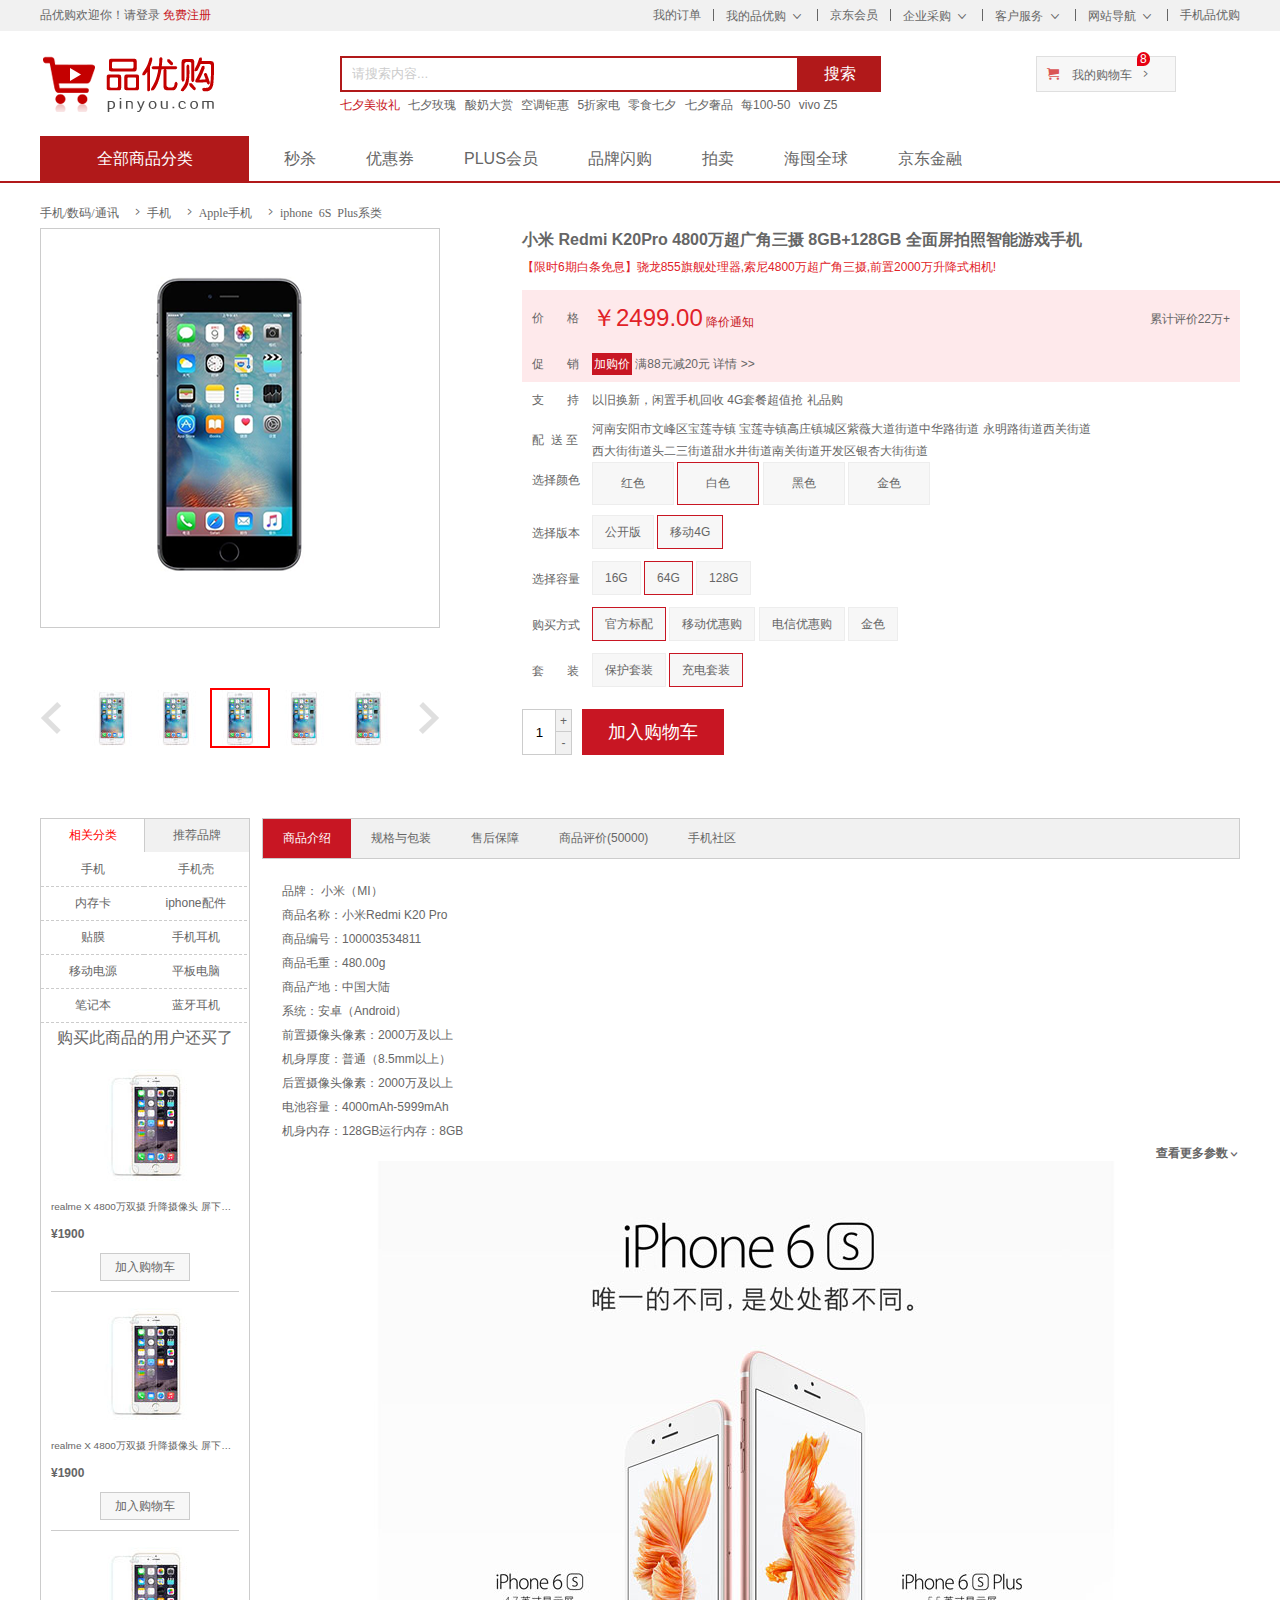
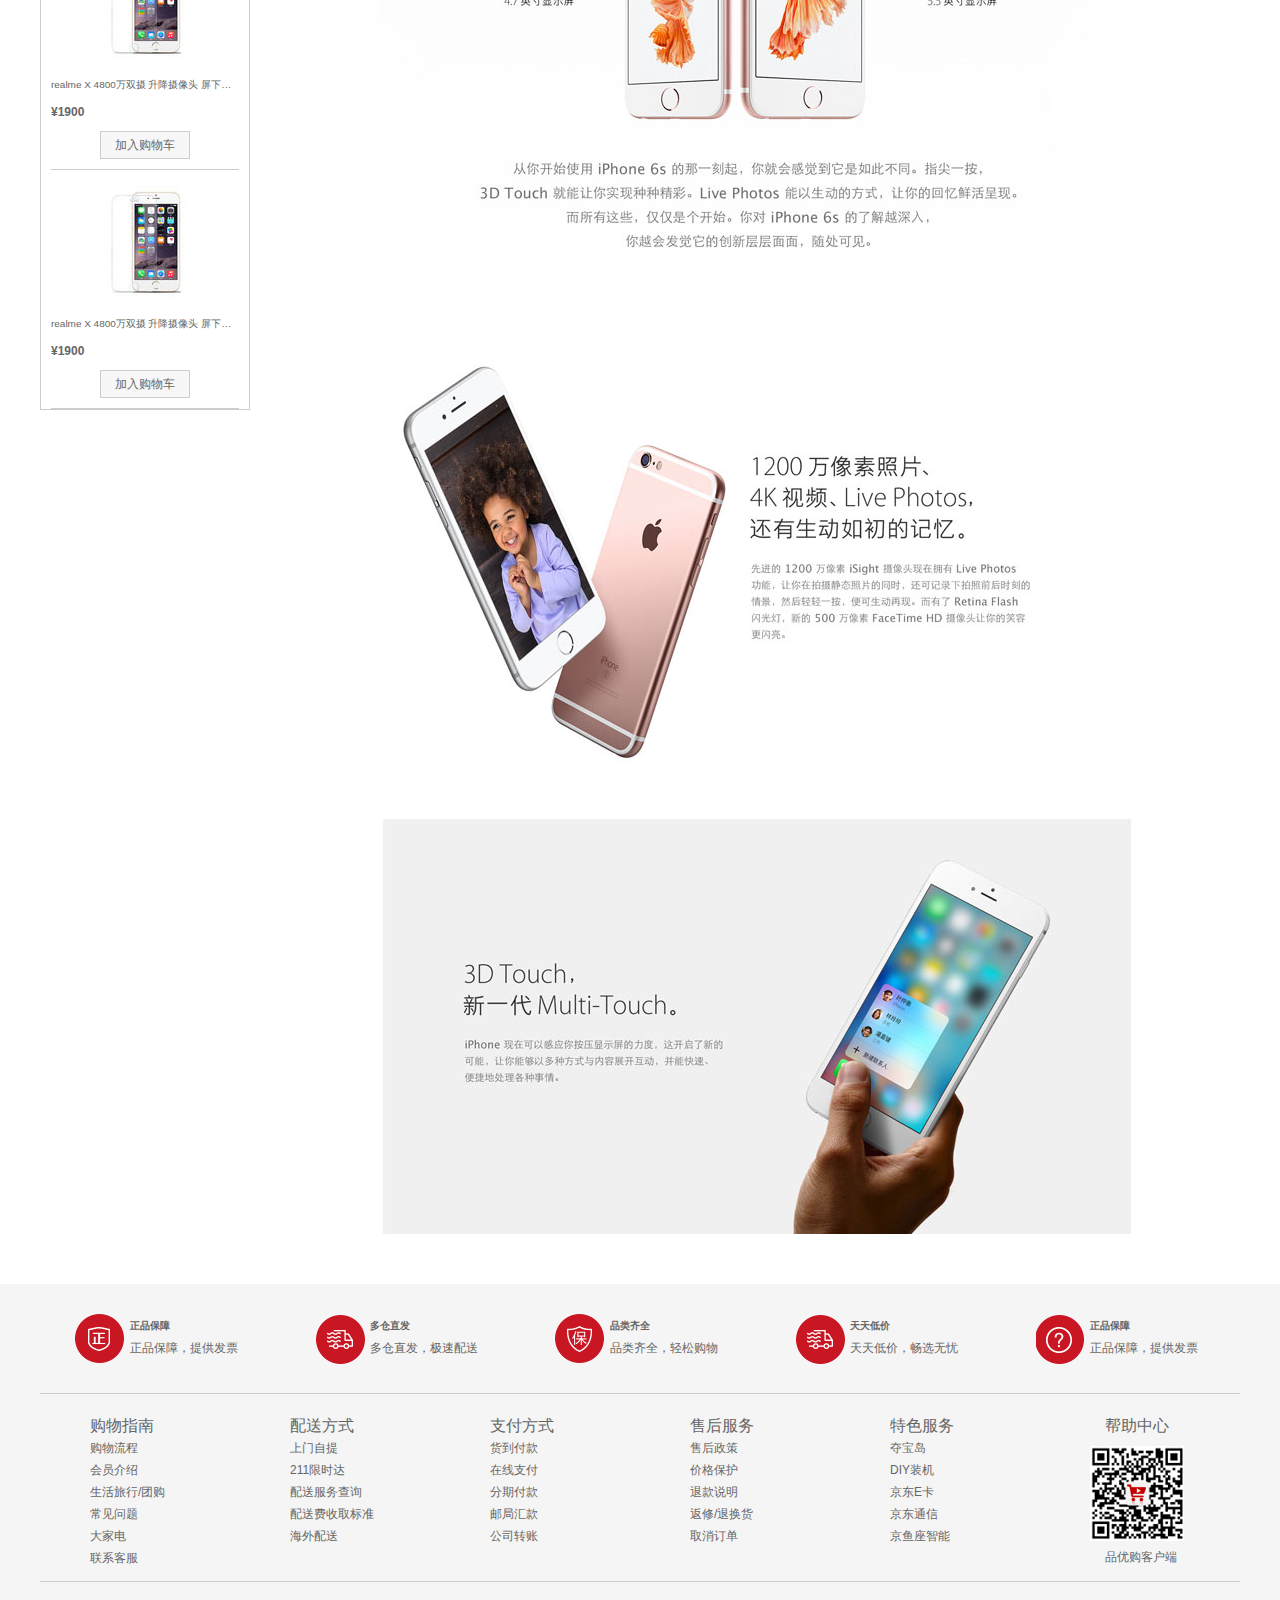
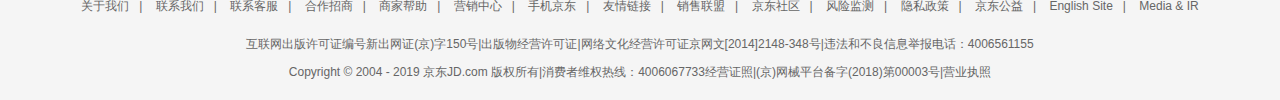
==== detail.html @ 389878b3 "html and css over" ====
<!DOCTYPE html>
<html lang="en">

<head>
    <meta charset="UTF-8">
    <meta name="viewport" content="width=device-width, initial-scale=1.0">
    <meta http-equiv="X-UA-Compatible" content="ie=edge">
    <!-- 网页优化三大标签之一 标题：网站名字+网站说明 百度要求不超过28个字 -->
    <title>详情页-手机页面！</title>
    <!-- 网页优化三大标签之一 meta标签 description 网站说明 -->
    <meta name="description" content="品优购-专业的综合网上购物商城,销售家电、数码通讯、电脑、家居百货、服装服
           饰、母婴、图书、食品等数万个品牌优质商品.便捷、诚信的服务，为您提供愉悦的网上购物体验!" />
    <!-- 网页优化三大标签之一 meta标签 keywords 关键字-->
    <meta name="Keywords" content="网上购物,网上商城,手机,笔记本,电脑,MP3,CD,VCD,DV,相机,数码,配件,手表,存储卡,京东" />
    <!-- 引入favicon.ico网页图标 -->
    <link rel="shortcut icon" href="favicon.ico" type="image/x-icon">
    <!-- 引入css 初始化的css文件 -->
    <link rel="stylesheet" href="css/base.css">
    <!-- 引入公共样式的css文件 -->
    <link rel="stylesheet" href="css/common.css">
    <!-- 引入详情页的css文件 -->
    <link rel="stylesheet" href="css/detail.css">
</head>

<body>
    <!-- 顶部快捷导航栏开始 -->
    <div class="short_cut">
        <div class="w">
            <div class="fl">
                <ul>
                    <li>品优购欢迎你！</li>
                    <li>
                        <a href="#"> 请登录</a>
                        <a href="#" class="style_red"> 免费注册</a>
                    </li>
                </ul>
            </div>
            <div class="fr">
                <ul>
                    <li><a href="#">我的订单</a></li>
                    <li class="spacer"></li>
                    <li>
                        <a href="#">我的品优购</a>
                        <i class="icomoon"></i>
                    </li>
                    <li class="spacer"></li>
                    <li><a href="#">京东会员</a></li>
                    <li class="spacer"></li>
                    <li>
                        <a href="#">企业采购</a>
                        <i class="icomoon"></i>
                    </li>
                    <li class="spacer"></li>
                    <li>
                        <a href="#">客户服务</a>
                        <i class="icomoon"></i>
                    </li>
                    <li class="spacer"></li>
                    <li>
                        <a href="#">网站导航</a>
                        <i class="icomoon"></i>
                    </li>
                    <li class="spacer"></li>
                    <li><a href="#">手机品优购</a></li>
                </ul>
            </div>
        </div>
    </div>
    <!-- 顶部快捷导航栏结束 -->
    <!-- 头部区域开始 -->
    <div class="header w">
        <!-- logo开始 -->
        <div class="logo">
            <h1><a href="index.html" title="品优购">品优购</a></h1>
        </div>
        <!-- logo 结束-->
        <!-- search开始 -->
        <div class="search">
            <input type="text" class="text" value="请搜索内容...">
            <button class="btn">搜索</button>
        </div>
        <!-- search结束 -->
        <!-- 热词模块开始 -->
        <div class="hotwords">
            <a href="#" class="style_red">七夕美妆礼</a>
            <a href="#">七夕玫瑰</a>
            <a href="#">酸奶大赏</a>
            <a href="#">空调钜惠</a>
            <a href="#">5折家电</a>
            <a href="#">零食七夕</a>
            <a href="#">七夕奢品</a>
            <a href="#">每100-50</a>
            <a href="#">vivo Z5</a>
        </div>
        <!-- 热词模块结束 -->
        <!-- 购物车模块开始 -->
        <div class="shopcar">
            <i class="car"></i> 我的购物车<i class="arrow"></i>
            <i class="count">8</i>
        </div>
        <!-- 购物车模块结束 -->
    </div>
    <!-- 头部区域结束 -->
    <!-- 导航开始 -->
    <div class="nav">
        <div class="w">
            <div class="dropdown fl">
                <div class="dt">全部商品分类</div>
                <div class="dd" style="display: none">
                    <ul>
                        <li class="menu_item">
                            <a href="#">家用电器</a>
                            <i></i>
                        </li>
                        <li class="menu_item">
                            <a href="#">手机</a>/
                            <a href="#">运营商</a>/
                            <a href="#">数码</a>
                            <i></i>
                        </li>
                        <li class="menu_item">
                            <a href="#">电脑</a>/
                            <a href="#">办公</a>
                            <i></i>
                        </li>
                        <li class="menu_item">
                            <a href="#">家居</a>/
                            <a href="#">家具</a>/
                            <a href="#">家装</a>/
                            <a href="#">厨具</a>
                            <i></i>
                        </li>
                        <li class="menu_item">
                            <a href="#">男装</a>/
                            <a href="#">女装</a>/
                            <a href="#">童装</a>/
                            <a href="#">内衣</a>
                            <i></i>
                        </li>
                        <li class="menu_item">
                            <a href="#">美妆</a>/
                            <a href="#">个护清洁</a>/
                            <a href="#">宠物</a>
                            <i></i>
                        </li>
                        <li class="menu_item">
                            <a href="#">女鞋</a>/
                            <a href="#">箱包</a>/
                            <a href="#">钟表</a>/
                            <a href="#">珠宝</a>
                            <i></i>
                        </li>
                        <li class="menu_item">
                            <a href="#">男鞋</a>/
                            <a href="#">运动</a>/
                            <a href="#">户外</a>
                            <i></i>
                        </li>
                        <li class="menu_item">
                            <a href="#">房产</a>/
                            <a href="#">汽车</a>/
                            <a href="#">汽车用品</a>
                            <i></i>
                        </li>
                        <li class="menu_item">
                            <a href="#">母婴</a>/
                            <a href="#">玩具乐器</a>
                            <i></i>
                        </li>
                        <li class="menu_item">
                            <a href="#">食品</a>/
                            <a href="#">酒类</a>/
                            <a href="#">生鲜</a>/
                            <a href="#">特产</a>
                            <i></i>
                        </li>
                        <li class="menu_item">
                            <a href="#">艺术</a>/
                            <a href="#">礼品鲜花</a>/
                            <a href="#">农资绿植</a>
                            <i></i>
                        </li>
                        <li class="menu_item">
                            <a href="#">医药保健</a>/
                            <a href="#">计生情趣</a>
                            <i></i>
                        </li>
                        <li class="menu_item">
                            <a href="#">图书</a>/
                            <a href="#">文娱</a>/
                            <a href="#">电子书</a>
                            <i></i>
                        </li>
                        <li class="menu_item">
                            <a href="#">机票</a>/
                            <a href="#">酒店</a>/
                            <a href="#">旅游</a>/
                            <a href="#">生活</a>
                            <i></i>
                        </li>
                    </ul>
                </div>
            </div>
            <div class="navitems fl">
                <ul>
                    <li><a href="#"> 秒杀</a></li>
                    <li><a href="#">优惠券</a></li>
                    <li><a href="#">PLUS会员</a></li>
                    <li><a href="#">品牌闪购</a></li>
                    <li><a href="#">拍卖</a></li>
                    <li><a href="#">海囤全球</a></li>
                    <li><a href="#">京东金融</a></li>
                </ul>
            </div>
        </div>
    </div>
    <!-- 导航结束 -->
    <!-- 详情页内容部分开始 -->
    <div class="de_container w">
        <!-- 面包屑导航 -->
        <div class="crumb_wrap">
            <a href="#">手机/数码/通讯</a>
            <a href="#">手机</a>
            <a href="#">Apple手机</a>
            <a href="#">iphone 6S Plus系类</a>
        </div>
        <!-- 产品介绍模块 -->
        <div class="product_inpro clearfix">
            <!-- 预览区域 -->
            <div class="preview_wrap fl">
                <div class="preview_img">
                    <img src="./upload/s3.png" alt="">
                </div>
                <div class="previw_list">
                    <a href="#" class="arrow_prev"></a>
                    <ul class="list_item">
                        <li>
                            <img src="./upload/pre.jpg" alt="">
                        </li>
                        <li>
                            <img src="./upload/pre.jpg" alt="">
                        </li>
                        <li class="current">
                            <img src="./upload/pre.jpg" alt="">
                        </li>
                        <li>
                            <img src="./upload/pre.jpg" alt="">
                        </li>
                        <li>
                            <img src="./upload/pre.jpg" alt="">
                        </li>
                    </ul>
                    <a href="#" class="arrow_next"></a>
                </div>
            </div>
            <!-- 产品详细信息 -->
            <div class="iteminfo_wrap fr">
                <div class="sku_name">
                    小米 Redmi K20Pro 4800万超广角三摄 8GB+128GB 全面屏拍照智能游戏手机
                </div>
                <div class="news">【限时6期白条免息】骁龙855旗舰处理器,索尼4800万超广角三摄,前置2000万升降式相机!</div>
                <div class="summary">
                    <dl class="summary_price clearfix">
                        <dt>价&nbsp;&nbsp;&nbsp;&nbsp;&nbsp;&nbsp;&nbsp;格</dt>
                        <dd>
                            <i class="price">￥2499.00</i>
                            <a href="#">降价通知</a>
                            <div class="remark">累计评价22万+</div>
                        </dd>
                    </dl>
                    <dl class="summary_promotion clearfix">
                        <dt>促&nbsp;&nbsp;&nbsp;&nbsp;&nbsp;&nbsp;&nbsp;销</dt>
                        <dd>
                            <em>加购价</em>
                            满88元减20元 详情 >>
                        </dd>
                    </dl>
                    <dl class="summary_support clearfix">
                        <dt>支&nbsp;&nbsp;&nbsp;&nbsp;&nbsp;&nbsp;&nbsp;持</dt>
                        <dd>
                            以旧换新，闲置手机回收 4G套餐超值抢 礼品购
                        </dd>
                    </dl>
                    <dl class="summary_send clearfix">
                        <dt>配&nbsp;&nbsp;送&nbsp;至</dt>
                        <dd>
                            河南安阳市文峰区宝莲寺镇
                            宝莲寺镇高庄镇城区紫薇大道街道中华路街道
                            永明路街道西关街道西大街街道头二三街道甜水井街道南关街道开发区银杏大街街道
                        </dd>
                    </dl>
                    <dl class="choose_color clearfix">
                        <dt>选择颜色</dt>
                        <dd>
                            <!-- 点击不跳转 -->
                            <a href="javascript:;">红色</a>
                            <a href="avascript:;" class="current">白色</a>
                            <a href="avascript:;">黑色</a>
                            <a href="avascript:;">金色</a>
                        </dd>
                    </dl>
                    <dl class="choose_version clearfix">
                        <dt>选择版本</dt>
                        <dd>
                            <!-- 点击不跳转 -->
                            <a href="javascript:;">公开版</a>
                            <a href="avascript:;" class="current">移动4G</a>
                        </dd>
                    </dl>
                    <dl class="choose_capacity clearfix">
                        <dt>选择容量</dt>
                        <dd>
                            <!-- 点击不跳转 -->
                            <a href="javascript:;">16G</a>
                            <a href="avascript:;" class="current">64G</a>
                            <a href="avascript:;">128G</a>
                        </dd>
                    </dl>

                    <dl class="buy_way clearfix">
                        <dt>购买方式</dt>
                        <dd>
                            <!-- 点击不跳转 -->
                            <a href="javascript:;" class="current">官方标配</a>
                            <a href="avascript:;">移动优惠购</a>
                            <a href="avascript:;">电信优惠购</a>
                            <a href="avascript:;">金色</a>
                        </dd>
                    </dl>
                    <dl class="choose_suit clearfix">
                        <dt>套&nbsp;&nbsp;&nbsp;&nbsp;&nbsp;&nbsp;&nbsp;装</dt>
                        <dd>
                            <!-- 点击不跳转 -->
                            <a href="javascript:;">保护套装</a>
                            <a href="avascript:;" class="current">充电套装</a>
                        </dd>
                    </dl>
                    <div class="choose_btns">
                        <div class="choose_amount fl">
                            <input type="text" value="1">
                            <a href="javascript:;" class="add">+</a>
                            <a href="javascript:;" class="reduce">-</a>
                        </div>
                        <a href="#" class="addcar fl">加入购物车</a>
                    </div>
                </div>
            </div>
        </div>
        <!-- 产品详细介绍模块 -->
        <div class="product_detail clearfix">
            <!-- aside模块 -->
            <div class="aside fl">
                <div class="tablist">
                    <ul>
                        <li class="first_tab fl current">相关分类</li>
                        <li class="second_tab fl">推荐品牌</li>
                    </ul>
                </div>
                <div class="tab_con_list clearfix">
                    <ul class="tab_con_list">
                        <li><a href="#">手机</a></li>
                        <li><a href="#">手机壳</a></li>
                        <li><a href="#">内存卡</a></li>
                        <li><a href="#">iphone配件</a></li>
                        <li><a href="#">贴膜</a></li>
                        <li><a href="#">手机耳机</a></li>
                        <li><a href="#">移动电源</a></li>
                        <li><a href="#">平板电脑</a></li>
                        <li><a href="#">笔记本</a></li>
                        <li><a href="#">蓝牙耳机</a></li>
                    </ul>
                </div>
                <h4>购买此商品的用户还买了</h4>
                <div class="tab_con">
                    <ul>
                        <li>
                            <img src="./upload/aside_img.jpg" alt="">
                            <h5>realme X 4800万双摄 升降摄像头 屏下指纹 游戏智能手机 8GB+128GB朋克蓝 全网</h5>
                            <div class="aside_price">¥1900</div>
                            <a href="#" class="aside_addcar">加入购物车</a>
                        </li>
                    </ul>
                </div>
                <div class="tab_con">
                    <ul>
                        <li>
                            <img src="./upload/aside_img.jpg" alt="">
                            <h5>realme X 4800万双摄 升降摄像头 屏下指纹 游戏智能手机 8GB+128GB朋克蓝 全网</h5>
                            <div class="aside_price">¥1900</div>
                            <a href="#" class="aside_addcar">加入购物车</a>
                        </li>
                    </ul>
                </div>
                <div class="tab_con">
                    <ul>
                        <li>
                            <img src="./upload/aside_img.jpg" alt="">
                            <h5>realme X 4800万双摄 升降摄像头 屏下指纹 游戏智能手机 8GB+128GB朋克蓝 全网</h5>
                            <div class="aside_price">¥1900</div>
                            <a href="#" class="aside_addcar">加入购物车</a>
                        </li>
                    </ul>
                </div>
                <div class="tab_con">
                    <ul>
                        <li>
                            <img src="./upload/aside_img.jpg" alt="">
                            <h5>realme X 4800万双摄 升降摄像头 屏下指纹 游戏智能手机 8GB+128GB朋克蓝 全网</h5>
                            <div class="aside_price">¥1900</div>
                            <a href="#" class="aside_addcar">加入购物车</a>
                        </li>
                    </ul>
                </div>
            </div>
            <!-- detail模块 -->
            <div class="detail fr">
                <div class="detail_tab_list">
                    <ul>
                        <li class="current">商品介绍</li>
                        <li>规格与包装</li>
                        <li>售后保障</li>
                        <li>商品评价(50000)</li>
                        <li>手机社区</li>
                    </ul>
                </div>
                <div class="detail_tab_con">
                    <div class="item">
                        <ul>
                            <li>品牌： 小米（MI）</li>
                            <li>商品名称：小米Redmi K20 Pro</li>
                            <li>商品编号：100003534811</li>
                            <li>商品毛重：480.00g</li>
                            <li>商品产地：中国大陆</li>
                            <li>系统：安卓（Android）</li>
                            <li>前置摄像头像素：2000万及以上</li>
                            <li>机身厚度：普通（8.5mm以上）</li>
                            <li>后置摄像头像素：2000万及以上</li>
                            <li>电池容量：4000mAh-5999mAh</li>
                            <li>机身内存：128GB运行内存：8GB</li>
                        </ul>
                        <p><a href="#" class="more">查看更多参数</a></p>
                        <img src="upload/detail_img1.jpg" alt="">
                        <img src="upload/detail_img2.jpg" alt="">
                        <img src="upload/detail_img3.jpg" alt="">
                    </div>
                </div>
            </div>
        </div>
    </div>
    <!-- 详情页内容部分结束 -->
    <!-- footer部分开始 -->
    <div class="footer">
        <div class="w">
            <div class="mod_service">
                <ul>
                    <li>
                        <i class="mod_service_zheng"></i>
                        <div class="mod-service_tit">
                            <h5>正品保障</h5>
                            <p>正品保障，提供发票</p>
                        </div>
                    </li>
                    <li>
                        <i class="mod_service_kuai"></i>
                        <div class="mod-service_tit">
                            <h5>多仓直发</h5>
                            <p>多仓直发，极速配送</p>
                        </div>
                    </li>
                    <li>
                        <i class="mod_service_duo"></i>
                        <div class="mod-service_tit">
                            <h5>品类齐全</h5>
                            <p>品类齐全，轻松购物</p>
                        </div>
                    </li>
                    <li>
                        <i class="mod_service_tian"></i>
                        <div class="mod-service_tit">
                            <h5>天天低价</h5>
                            <p>天天低价，畅选无忧</p>
                        </div>
                    </li>
                    <li>
                        <i class="mod_service_help"></i>
                        <div class="mod-service_tit">
                            <h5>正品保障</h5>
                            <p>正品保障，提供发票</p>
                        </div>
                    </li>
                </ul>
            </div>
            <div class="mode_help">
                <dl class="mode_help_item">
                    <dt>购物指南</dt>
                    <dd><a href="#">购物流程</a></dd>
                    <dd><a href="#">会员介绍</a></dd>
                    <dd><a href="#">生活旅行/团购</a></dd>
                    <dd><a href="#">常见问题</a></dd>
                    <dd><a href="#">大家电</a></dd>
                    <dd><a href="#">联系客服</a></dd>
                </dl>
                <dl class="mode_help_item">
                    <dt>配送方式</dt>
                    <dd><a href="#">上门自提</a></dd>
                    <dd><a href="#">211限时达</a></dd>
                    <dd><a href="#">配送服务查询</a></dd>
                    <dd><a href="#">配送费收取标准</a></dd>
                    <dd><a href="#">海外配送</a></dd>
                </dl>
                <dl class="mode_help_item">
                    <dt>支付方式</dt>
                    <dd><a href="#">货到付款</a></dd>
                    <dd><a href="#">在线支付</a></dd>
                    <dd><a href="#">分期付款</a></dd>
                    <dd><a href="#">邮局汇款</a></dd>
                    <dd><a href="#">公司转账</a></dd>
                </dl>
                <dl class="mode_help_item">
                    <dt>售后服务</dt>
                    <dd><a href="#">售后政策</a></dd>
                    <dd><a href="#">价格保护</a></dd>
                    <dd><a href="#">退款说明</a></dd>
                    <dd><a href="#">返修/退换货</a></dd>
                    <dd><a href="#">取消订单</a></dd>
                </dl>
                <dl class="mode_help_item">
                    <dt>特色服务</dt>
                    <dd><a href="#">夺宝岛</a></dd>
                    <dd><a href="#">DIY装机</a></dd>
                    <dd><a href="#">京东E卡</a></dd>
                    <dd><a href="#">京东通信</a></dd>
                    <dd><a href="#">京鱼座智能</a></dd>
                </dl>
                <dl class="mode_help_item mode_help_app">
                    <dt>帮助中心</dt>
                    <dd>
                        <img src="./upload/erweima.png" alt="">
                        <p>品优购客户端</p>
                    </dd>

                </dl>
            </div>
            <div class="mod_copyright">
                <div class="mod_copyright_links">
                    <a href="#">关于我们</a><span>|</span>
                    <a href="#">联系我们</a><span>|</span>
                    <a href="#">联系客服</a><span>|</span>
                    <a href="#">合作招商</a><span>|</span>
                    <a href="#">商家帮助</a><span>|</span>
                    <a href="#">营销中心</a><span>|</span>
                    <a href="#">手机京东</a><span>|</span>
                    <a href="#">友情链接</a><span>|</span>
                    <a href="#">销售联盟</a><span>|</span>
                    <a href="#">京东社区</a><span>|</span>
                    <a href="#">风险监测</a><span>|</span>
                    <a href="#">隐私政策</a><span>|</span>
                    <a href="#">京东公益</a><span>|</span>
                    <a href="#">English Site</a><span>|</span>
                    <a href="#">Media & IR</a>
                </div>
                <p>互联网出版许可证编号新出网证(京)字150号|出版物经营许可证|网络文化经营许可证京网文[2014]2148-348号|违法和不良信息举报电话：4006561155
                </p>
                <p>Copyright © 2004 - 2019 京东JD.com 版权所有|消费者维权热线：4006067733经营证照|(京)网械平台备字(2018)第00003号|营业执照</p>
            </div>
        </div>
    </div>
    <!-- footer部分结束 -->
</body>

</html>
---- css/base.css ----
﻿/*清除元素默认的内外边距  */
* {
    margin: 0;
    padding: 0
}
/*让所有斜体 不倾斜*/
em,
i {
    font-style: normal;
}
/*去掉列表前面的小点*/
li {
    list-style: none;
}
/*图片没有边框   去掉图片底侧的空白缝隙*/
img {
    border: 0;  /*ie6*/
    vertical-align: middle;
}
/*让button 按钮 变成小手*/
button {
    cursor: pointer;
}
/*取消链接的下划线*/
a {
    color: #666;
    text-decoration: none;
}

a:hover {
    color: #e33333;
}

button,
input {
    font-family: 'Microsoft YaHei', 'Heiti SC', tahoma, arial, 'Hiragino Sans GB', \\5B8B\4F53, sans-serif;
    /*取消轮廓线 蓝色的*/
    outline: none;
}

body {
    background-color: #fff;
    font: 12px/1.5 'Microsoft YaHei', 'Heiti SC', tahoma, arial, 'Hiragino Sans GB', \\5B8B\4F53, sans-serif;
    color: #666
}

.hide,
.none {
    display: none;
}
/*清除浮动*/
.clearfix:after {
    visibility: hidden;
    clear: both;
    display: block;
    content: ".";
    height: 0
}

.clearfix {
    *zoom: 1
}
---- css/common.css ----
/* 公共样式 */
.fl{
    float: left;
}
.fr{
    float:right;
}
/* 声明字体图标 */
@font-face {
    font-family: 'icomoon';
    src:  url('../fonts/icomoon.eot?q8c5pg');
    src:  url('../fonts/icomoon.eot?q8c5pg#iefix') format('embedded-opentype'),
      url('../fonts/icomoon.ttf?q8c5pg') format('truetype'),
      url('../fonts/icomoon.woff?q8c5pg') format('woff'),
      url('../fonts/icomoon.svg?q8c5pg#icomoon') format('svg');
    font-weight: normal;
    font-style: normal;
  }
  /* 使用字体图标 */
.icomoon{
    font-family: 'icomoon';
    font-size: 16px;
    /* 行高等于高，垂直居中 行高小于高 偏上 行高大于高 偏下 */
    line-height: 26px;
}
/* 版心 */
.w{
    width: 1200px;
    margin: 0 auto;
}
.style_red{
    color: #c81623;
}
.spacer{
    width: 1px;
    height: 12px;
    background-color:#666;
    margin: 9px 12px 0;
} 
/* 顶部快捷导航栏 */
.short_cut{
    height: 31px;
    background-color: #f1f1f1;
    line-height: 31px;
}
.short_cut li{
    float: left;
}
/* header区域 */
.header{
    position: relative;
    height: 105px; 
}
.header .logo{
    position: absolute;
    width: 175px;
    height: 56px;
    top:25px;
    left: 0;
}
.header .logo a{
    display:block;
    width: 175px;
    height: 56px;
    background-image: url(../img/logo.png);
    /* 使标题不显示 */
    /* text-indent: -999px;
    overflow: hidden; */
    font-size: 0;
}
.header .search{
    position: absolute;
    left: 300px;
    top: 25px;
}
.header .search .text{
    float: left;
    width:445px;
    height: 32px;
    border: 2px solid #b1191a;
    color:#ccc;
    padding-left: 10px;
}
.header .search .btn{
    float: left;
    width: 82px;
    height: 36px;
    background-color:#b1191a;
    border: 0;
    font-size:16px;
    color: #fff;
}
.header .hotwords{
    position: absolute;
    /* 原248px */
    left: 300px; 
    top: 65px;
}
.header .hotwords a{
    margin: 0 5px 0 0;
}
.header .shopcar{
    position: absolute;
    top: 25px;
    right: 64px;
    line-height: 34px;
    width: 138px;
    height: 34px;
    border: 1px solid #dfdfdf;
    background-color: #f7f7f7;
    
}
.header .shopcar .car
{
    font-family: 'icomoon';
    color: #da5555;
    padding:0 10px;
}
.header .shopcar .arrow{
    font-family: 'icomoon';
    margin-left: 5px;
}
.header .shopcar .count{
    position: absolute;
    top: -5px;
    /* 左侧对齐，文字才能向右走 */
    left: 100px;
    height: 14px;
    line-height: 14px;
    padding: 0 3px;
    background-color: #e60012;
    color:#fff;
    /* border-radius:左上角 右上角 右下角 左下角 */
    border-radius: 7px 7px 7px 0; 
}
.nav{
    height: 45px;
    border-bottom: 2px solid #b1191a;
}
.nav .dropdown{
    width: 209px;
    height: 45px;
}
.nav .dropdown .dt{
    width: 100%;
    height: 100%;
    line-height: 45px;
    color:#fff;
    font-size: 16px;
    text-align: center;
    background-color: #b1191a;
}
.nav .dropdown .dd{
    height: 465px;
    background-color: #c81623;
    margin-top: 2px;
    color: #fff;
    /* display: none; */
}
.nav .dropdown .dd i{
    float: right;
    font-family:'icomoon';
    font-size: 18px;
    color:#fff;
}
.nav .dropdown .dd .menu_item{
    height: 31px;
    line-height: 31px;
    border-left: 1px solid #c81623;
    padding:0 10px;
    transition: all .5s;
}
.nav .dropdown .dd .menu_item:hover{
    padding-left: 20px;
}
.nav .dropdown .menu_item:hover{
    background-color:#fff;
}
.nav .dropdown .menu_item:hover a{
    color: #c81623;
}
.nav .dropdown .menu_item a{
    font-size: 14px;
    color: #fff;
    padding-right: 2px;
}
.nav .navitems{
    margin-left: 10px;
}
.nav .navitems li{
    float: left;
}
.nav .navitems li a{
    display: block;
    height: 45px;
    line-height: 45px;
    padding: 0 25px;
    font-size: 16px;
}
/* footer部分 */
.footer{
    height: 386px;
    background-color: #f5f5f5;
    padding-top: 30px;
}
.footer .mod_service{
    height: 79px;
    border-bottom:1px solid #ccc;
}
.footer .mod_service li{
    float:left;
    width:240px;
}
.footer .mod_service i{
    /* 浮动的盒子，可以直接给大小，不需要经过转换 */
    float: left;
    width: 50px;
    height: 50px;
    background: url(../img/icons.png) no-repeat;
    margin-left: 35px;
}
.footer .mod_service .mod_service_zheng{
    background-position: -253px -3px;
}
.footer .mod_service .mod_service_kuai{
    background-position: -254px -53px;
}
.footer .mod_service .mod_service_duo{
    background-position: -257px -106px;
}
.footer .mod_service .mod_service_tian{
    background-position: -254px -53px;
}
.footer .mod_service .mod_service_help{
    background-position: -257px -208px;
}
.footer .mod_service .mod-service_tit{
    float: left;
    margin-left: 5px;
}
.footer .mod_service .mod-service_tit h5{
    margin: 5px 0;
}
.footer .mode_help{
    height: 187px;
    border-bottom: 1px solid #ccc;
}
.footer .mode_help .mode_help_item{
    float: left;
    width: 150px;
    padding: 20px 0 0 50px;
}
.footer .mode_help .mode_help_item dt{
    height: 25px;
    font-size: 16px;
}
.footer .mode_help .mode_help_item dd{
    height: 22px;
}
.footer .mode_help .mode_help_app dt,
.footer .mode_help .mode_help_app p{
    padding-left:15px;
}
.footer .mode_help .mode_help_app img{
    margin: 7px 0;
}
.footer .mod_copyright{
    text-align: center;
}
.footer .mod_copyright .mod_copyright_links{
   margin: 15px 0 20px 0;
}
.footer .mod_copyright .mod_copyright_links span{
    display: inline-block;
    margin: 0 10px;
}
.footer .mod_copyright p{
    margin-bottom: 10px;
}
---- css/detail.css ----
/* 详情页面的css文件 */
.de_container{
    margin-top: 20px;
}
.de_container .crumb_wrap{
    height: 25px;
    font-family: 'icomoon';
}
.de_container .crumb_wrap a{
    margin-right: 10px;
   
}
.de_container .product_inpro .preview_wrap{
    width: 400px;
    height: 590px;
}
.de_container .product_inpro .preview_wrap .preview_img{
    width: 398px;
    height: 398px;
    border: 1px solid #ccc;
}
.de_container .product_inpro .preview_wrap .previw_list{
    position: relative;
    height: 60px;
    margin-top: 60px;
}
.de_container .product_inpro .preview_wrap .previw_list .list_item{
    width: 320px;
    height: 60px;
    margin: 0 auto;
}
.de_container .product_inpro .preview_wrap .previw_list .list_item li{
    width: 56px;
    height: 56px;
}

.de_container .product_inpro .preview_wrap .previw_list .list_item li{
    width: 56px;
    height: 56px;
    border: 2px solid transparent;
    float: left;
    margin: 0 2px;
}
.de_container .product_inpro .preview_wrap .previw_list .list_item .current{
    border: 2px solid red;
}
.de_container .product_inpro .preview_wrap .previw_list .arrow_prev,
.de_container .product_inpro .preview_wrap .previw_list .arrow_next
{
    position: absolute;
    width: 22px;
    height: 32px;
    top: 50%;
    margin-top: -16px;
}
.de_container .product_inpro .preview_wrap .previw_list .arrow_prev{
    left: 0;
    background: url(../img/arrow-prev.png) no-repeat;
}
.de_container .product_inpro .preview_wrap .previw_list .arrow_next{
    right: 0;
    background: url(../img/arrow-next.png) no-repeat;
}
.de_container .product_inpro .iteminfo_wrap{
    width: 718px;
}
.de_container .product_inpro .iteminfo_wrap .sku_name{
    height: 30px;
    font-weight: 700;
    font-size: 16px;   
}
.de_container .product_inpro .iteminfo_wrap .news{
    /* 高度剩余法 */
    height: 32px;
    color: #e12228;
}

.de_container .product_inpro .iteminfo_wrap .summary dt,
.de_container .product_inpro .iteminfo_wrap .summary dd{
    float: left;
}
.de_container .product_inpro .iteminfo_wrap .summary dt{
    width: 60px;
    padding-left: 10px;
    line-height: 36px;
}
.de_container .product_inpro .iteminfo_wrap .summary .summary_price,
.de_container .product_inpro .iteminfo_wrap .summary .summary_promotion{
    position: relative;
    padding-top: 10px;
    background-color: #fee9eb;
   
}
.de_container .product_inpro .iteminfo_wrap .summary .summary_price dd .price{
    font-size: 24px;
    color: #e12228;;
}
.de_container .product_inpro .iteminfo_wrap .summary .summary_price dd a {
   color: #c81623;
}
.de_container .product_inpro .iteminfo_wrap .summary .summary_price dd .remark{
    position: absolute;
    top: 20px;
    right: 10px;
}
.de_container .product_inpro .iteminfo_wrap .summary .summary_promotion dd{
    width: 450px;
    line-height: 36px;
}
.de_container .product_inpro .iteminfo_wrap .summary .summary_promotion dd em{
    display: inline-block;
    width: 40px;
    height: 22px;
    background-color:#c81623;
    color: #fff;
    text-align: center;
    line-height: 22px;
}
.de_container .product_inpro .iteminfo_wrap .summary .summary_support dd
{
    line-height: 36px;
}
.de_container .product_inpro .iteminfo_wrap .summary .summary_send dt{
    line-height: 44px;
}
.de_container .product_inpro .iteminfo_wrap .summary .summary_send dd{
    line-height: 22px;
    width: 500px;
}
.de_container .product_inpro .iteminfo_wrap .summary .choose_color dd a{
    display: inline-block;
    width: 80px;
    height: 41px;
    background-color: #f7f7f7;
    border: 1px solid #ededed;
    text-align: center;
    line-height: 41px;
}
.de_container .product_inpro .iteminfo_wrap .summary dl dd a.current{
    border: 1px solid #c81623;
}
.de_container .product_inpro .iteminfo_wrap .summary .choose_version,
.de_container .product_inpro .iteminfo_wrap .summary .choose_capacity,
.de_container .product_inpro .iteminfo_wrap .summary .buy_way,
.de_container .product_inpro .iteminfo_wrap .summary .choose_suit
{
    margin: 10px 0 0 0;
}
.de_container .product_inpro .iteminfo_wrap .summary .choose_version dd a,
.de_container .product_inpro .iteminfo_wrap .summary .choose_capacity dd a,
.de_container .product_inpro .iteminfo_wrap .summary .buy_way dd a,
.de_container .product_inpro .iteminfo_wrap .summary .choose_suit dd a{
    display: inline-block;
    height: 32px;
    padding: 0 12px;
    background-color: #f7f7f7;
    text-align: center;
    border: 1px solid #ededed;
    line-height: 32px;
}
.de_container .product_inpro .iteminfo_wrap .summary .choose_btns{
    margin-top: 20px;
}
.de_container .product_inpro .iteminfo_wrap .summary .choose_btns .addcar{
    width: 142px;
    height: 46px;
    background-color: #c81623;
    text-align: center;
    line-height: 46px;
    font-size: 18px;
    color: #fff;
    margin-left: 10px;
}
.de_container .product_inpro .iteminfo_wrap .summary .choose_btns .addcar:hover{
    background-color:rgba(200,22,35,0.6);
}
.de_container .product_inpro .iteminfo_wrap .summary .choose_btns .choose_amount{
    position: relative;
    width: 50px;
    height: 46px;
}
.de_container .product_inpro .iteminfo_wrap .summary .choose_btns .choose_amount input{
    width: 33px;
    height: 44px;
    border: 1px solid #ccc;
    text-align: center;
}
.de_container .product_inpro .iteminfo_wrap .summary .choose_btns .choose_amount .add,
.de_container .product_inpro .iteminfo_wrap .summary .choose_btns .choose_amount .reduce{
    position: absolute;
    width: 15px;
    height: 22px;
    border: 1px solid #ccc;
    background-color: #f1f1f1;
    text-align: center;
    line-height: 22px;
}
.de_container .product_inpro .iteminfo_wrap .summary .choose_btns .choose_amount .add{
    top: 0;
    right: 0;
}
.de_container .product_inpro .iteminfo_wrap .summary .choose_btns .choose_amount .reduce{
    bottom: 0;
    right: 0;
    cursor: not-allowed;
}
/* 产品详细介绍模块 */
.de_container .product_detail{
    margin-bottom: 50px;
}
.de_container .product_detail .aside{
    width: 208px;
    border: 1px solid #ccc;
    /* height: 1700px; */
}
.de_container .product_detail .aside .tablist{
    height: 34px;
}
.de_container .product_detail .aside .tablist li{
    float: left;
    background-color: #f1f1f1;
    border-bottom: 1px soliid #ccc;
    height: 33px;
    text-align: center;
    line-height: 33px;
}
.de_container .product_detail .aside .tablist .current{
    border-bottom: 1px soliid transparent;
    background-color: #fff;
    color:red ;
}
.de_container .product_detail .aside .tablist .first_tab{
    width: 103px;
}
.de_container .product_detail .aside .tablist .second_tab{
    width: 104px;
    border-left: 1px solid #ccc;
}

.de_container .product_detail .aside .tab_con_list li{
    float: left;
    border-bottom: 1px dashed #ccc;
}
.de_container .product_detail .aside .tab_con_list li a{
    display: block;
    height: 33px;
    width: 103px;
    text-align: center;
    line-height: 33px;
    background-color: #fff;
}
.de_container .product_detail .aside h4{
    font-size: 16px;
    text-align: center;
    font-weight: 400;
    height: 30px;
    line-height: 30px;
}
.de_container .product_detail .aside .tab_con{
    padding: 0 10px;
}
.de_container .product_detail .aside .tab_con li{
    border-bottom: 1px solid #ccc;
}
.de_container .product_detail .aside .tab_con li h5{
    white-space: nowrap;
    text-overflow: ellipsis;
    overflow: hidden;
    font-weight: normal;
    margin: 10px 0;
}
.de_container .product_detail .aside .tab_con li .aside_price{
    font-weight: bold;
}
.de_container .product_detail .aside .tab_con li .aside_addcar{
    display: block;
    width: 88px;
    height: 26px;
    border: 1px solid #ccc;
    background-color: #f7f7f7;
    margin: 10px auto;
    text-align: center;
    line-height: 26px;
}
.de_container .product_detail .detail{
    width: 978px;
}
.de_container .product_detail .detail .detail_tab_list{
    height: 39px;
    border: 1px solid #ccc;
    background-color: #f1f1f1;
}
.de_container .product_detail .detail .detail_tab_list li{
    float: left;
    height: 39px;
    line-height: 39px;
    padding: 0 20px;
    text-align: center;
    cursor: pointer;
}
.de_container .product_detail .detail .detail_tab_list .current{
    background-color: #c81623;
    color: #fff;
}
.de_container .product_detail .detail .detail_tab_con .item ul{
    padding: 20px 0 0 20px;
}
.de_container .product_detail .detail .detail_tab_con .item ul li{
    padding: 3px 0;
}
.de_container .product_detail .detail .detail_tab_con .item .more{
    float: right;
    font-weight: 700;
    font-family: 'icomoon';
}
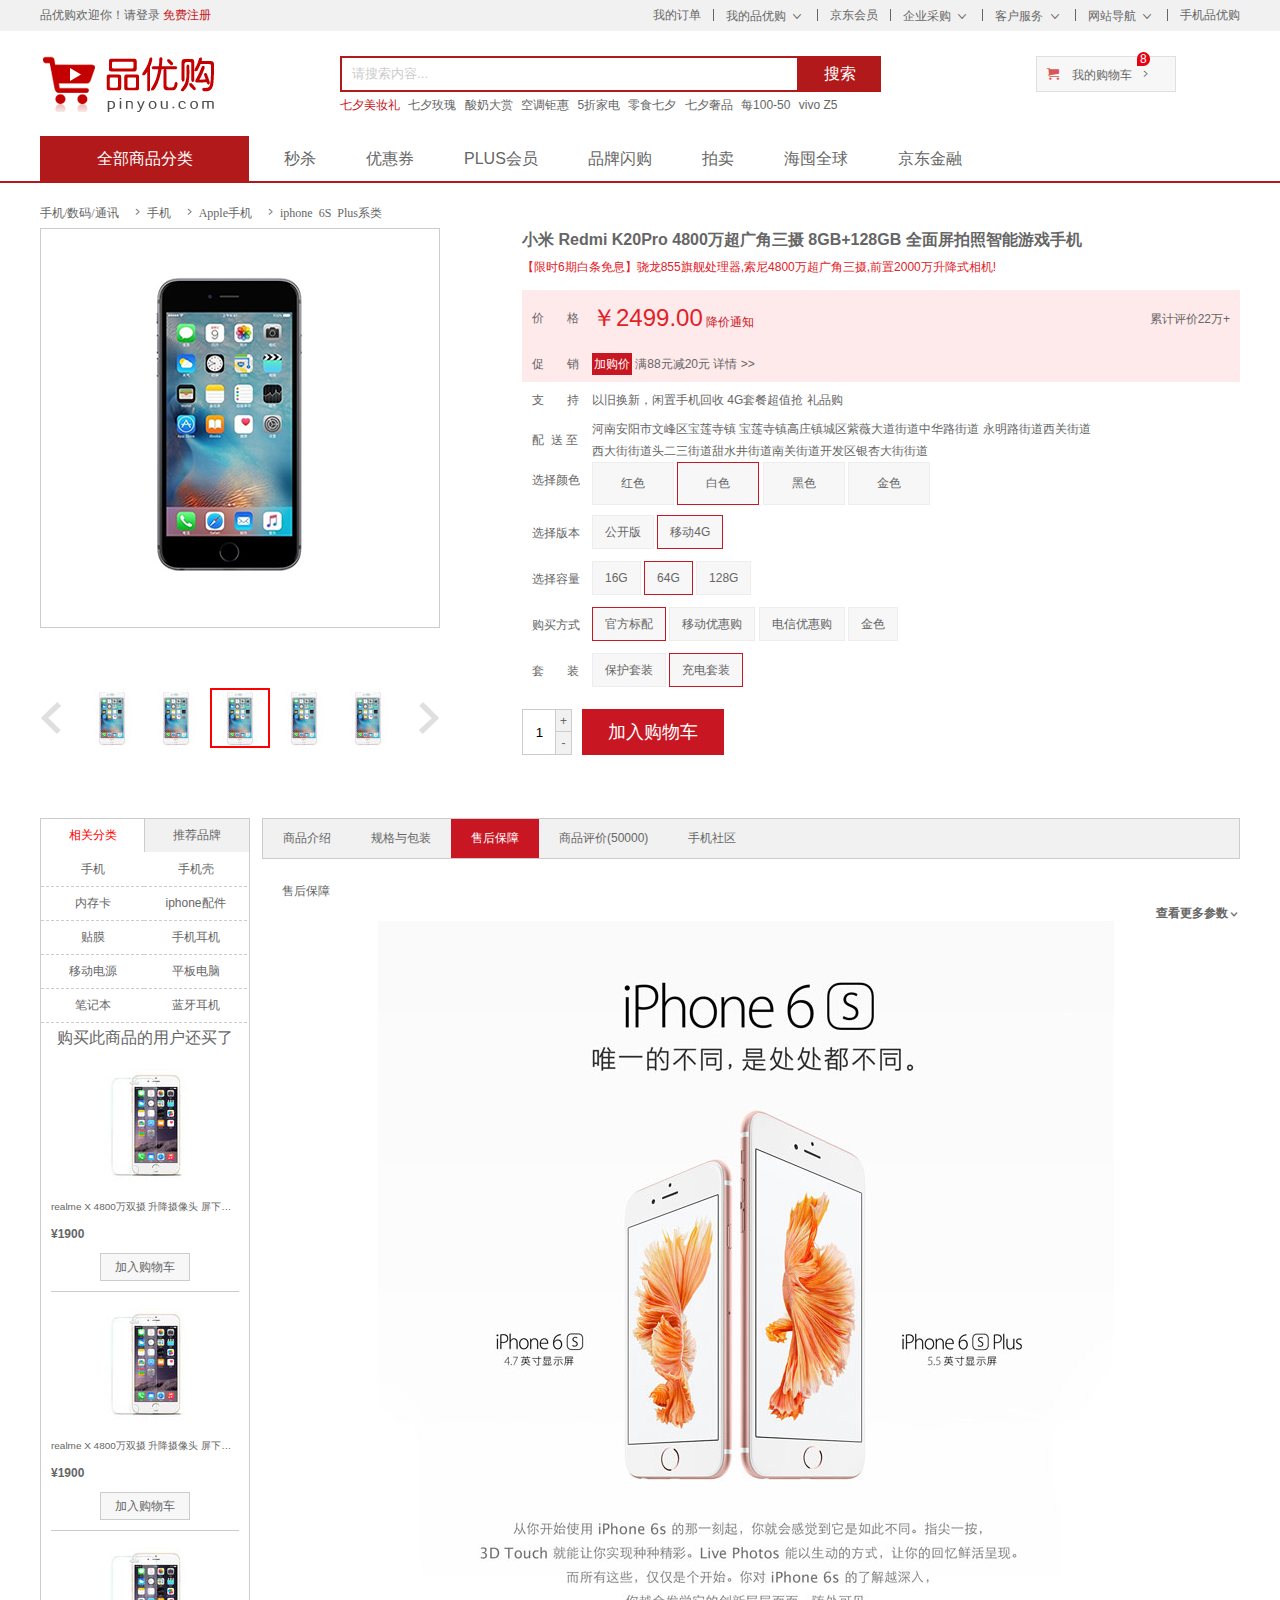
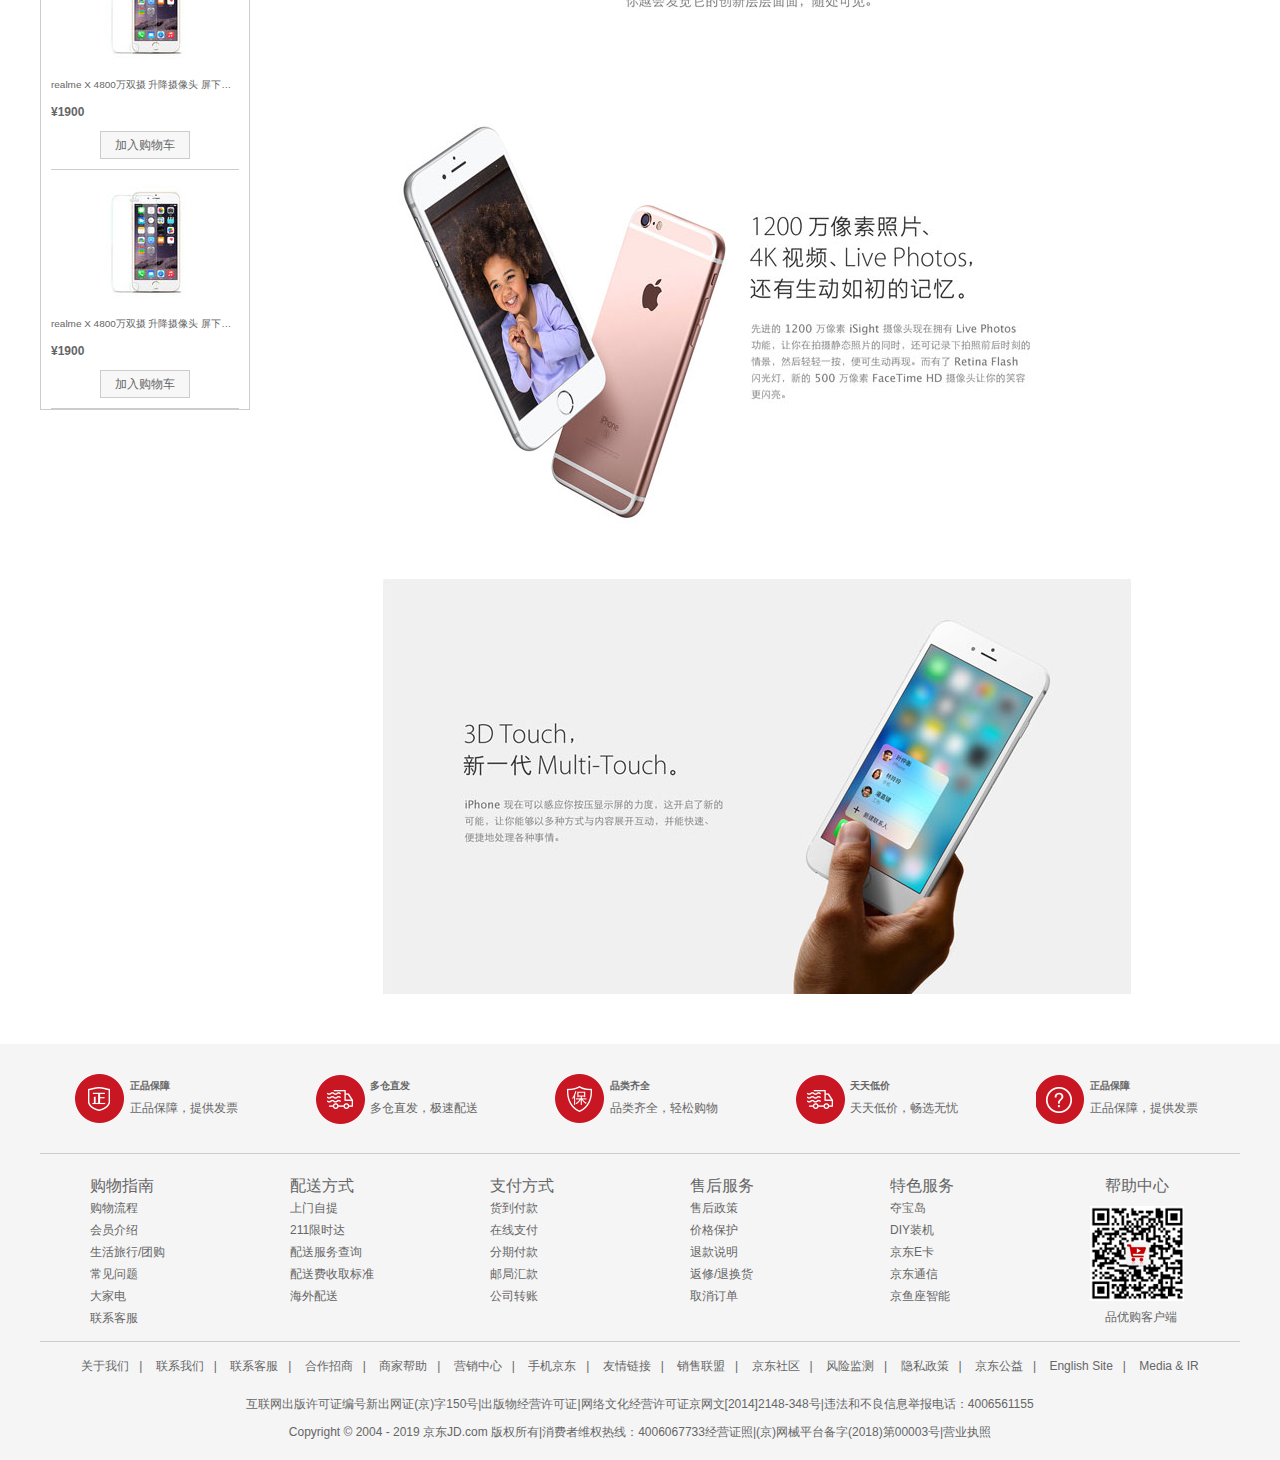
==== commit be6c7c88: "tab and slide" ====
--- a/detail.html
+++ b/detail.html
@@ -20,6 +20,8 @@
     <link rel="stylesheet" href="css/common.css">
     <!-- 引入详情页的css文件 -->
     <link rel="stylesheet" href="css/detail.css">
+    <script src="js/jquery-1.8.2.js"></script>
+    <script src="js/tab.js"></script>
 </head>
 
 <body>
@@ -30,38 +32,38 @@
                 <ul>
                     <li>品优购欢迎你！</li>
                     <li>
-                        <a href="#"> 请登录</a>
-                        <a href="#" class="style_red"> 免费注册</a>
+                        <a href="javascript:;"                                                                                                                                                                                                                                 > 请登录</a>
+                        <a href="register.html" class="style_red"> 免费注册</a>
                     </li>
                 </ul>
             </div>
             <div class="fr">
                 <ul>
-                    <li><a href="#">我的订单</a></li>
+                    <li><a href="javascript:;"                                                                                                                                                                                                                                 >我的订单</a></li>
                     <li class="spacer"></li>
                     <li>
-                        <a href="#">我的品优购</a>
+                        <a href="javascript:;"                                                                                                                                                                                                                                 >我的品优购</a>
                         <i class="icomoon"></i>
                     </li>
                     <li class="spacer"></li>
-                    <li><a href="#">京东会员</a></li>
+                    <li><a href="javascript:;"                                                                                                                                                                                                                                 >京东会员</a></li>
                     <li class="spacer"></li>
                     <li>
-                        <a href="#">企业采购</a>
+                        <a href="javascript:;"                                                                                                                                                                                                                                 >企业采购</a>
                         <i class="icomoon"></i>
                     </li>
                     <li class="spacer"></li>
                     <li>
-                        <a href="#">客户服务</a>
+                        <a href="javascript:;"                                                                                                                                                                                                                                 >客户服务</a>
                         <i class="icomoon"></i>
                     </li>
                     <li class="spacer"></li>
                     <li>
-                        <a href="#">网站导航</a>
+                        <a href="javascript:;"                                                                                                                                                                                                                                 >网站导航</a>
                         <i class="icomoon"></i>
                     </li>
                     <li class="spacer"></li>
-                    <li><a href="#">手机品优购</a></li>
+                    <li><a href="javascript:;"                                                                                                                                                                                                                                 >手机品优购</a></li>
                 </ul>
             </div>
         </div>
@@ -82,15 +84,15 @@
         <!-- search结束 -->
         <!-- 热词模块开始 -->
         <div class="hotwords">
-            <a href="#" class="style_red">七夕美妆礼</a>
-            <a href="#">七夕玫瑰</a>
-            <a href="#">酸奶大赏</a>
-            <a href="#">空调钜惠</a>
-            <a href="#">5折家电</a>
-            <a href="#">零食七夕</a>
-            <a href="#">七夕奢品</a>
-            <a href="#">每100-50</a>
-            <a href="#">vivo Z5</a>
+            <a href="javascript:;"                                                                                                                                                                                                                                  class="style_red">七夕美妆礼</a>
+            <a href="javascript:;"                                                                                                                                                                                                                                 >七夕玫瑰</a>
+            <a href="javascript:;"                                                                                                                                                                                                                                 >酸奶大赏</a>
+            <a href="javascript:;"                                                                                                                                                                                                                                 >空调钜惠</a>
+            <a href="javascript:;"                                                                                                                                                                                                                                 >5折家电</a>
+            <a href="javascript:;"                                                                                                                                                                                                                                 >零食七夕</a>
+            <a href="javascript:;"                                                                                                                                                                                                                                 >七夕奢品</a>
+            <a href="javascript:;"                                                                                                                                                                                                                                 >每100-50</a>
+            <a href="javascript:;"                                                                                                                                                                                                                                 >vivo Z5</a>
         </div>
         <!-- 热词模块结束 -->
         <!-- 购物车模块开始 -->
@@ -109,93 +111,93 @@
                 <div class="dd" style="display: none">
                     <ul>
                         <li class="menu_item">
-                            <a href="#">家用电器</a>
-                            <i></i>
-                        </li>
-                        <li class="menu_item">
-                            <a href="#">手机</a>/
-                            <a href="#">运营商</a>/
-                            <a href="#">数码</a>
-                            <i></i>
-                        </li>
-                        <li class="menu_item">
-                            <a href="#">电脑</a>/
-                            <a href="#">办公</a>
-                            <i></i>
-                        </li>
-                        <li class="menu_item">
-                            <a href="#">家居</a>/
-                            <a href="#">家具</a>/
-                            <a href="#">家装</a>/
-                            <a href="#">厨具</a>
-                            <i></i>
-                        </li>
-                        <li class="menu_item">
-                            <a href="#">男装</a>/
-                            <a href="#">女装</a>/
-                            <a href="#">童装</a>/
-                            <a href="#">内衣</a>
-                            <i></i>
-                        </li>
-                        <li class="menu_item">
-                            <a href="#">美妆</a>/
-                            <a href="#">个护清洁</a>/
-                            <a href="#">宠物</a>
-                            <i></i>
-                        </li>
-                        <li class="menu_item">
-                            <a href="#">女鞋</a>/
-                            <a href="#">箱包</a>/
-                            <a href="#">钟表</a>/
-                            <a href="#">珠宝</a>
-                            <i></i>
-                        </li>
-                        <li class="menu_item">
-                            <a href="#">男鞋</a>/
-                            <a href="#">运动</a>/
-                            <a href="#">户外</a>
-                            <i></i>
-                        </li>
-                        <li class="menu_item">
-                            <a href="#">房产</a>/
-                            <a href="#">汽车</a>/
-                            <a href="#">汽车用品</a>
-                            <i></i>
-                        </li>
-                        <li class="menu_item">
-                            <a href="#">母婴</a>/
-                            <a href="#">玩具乐器</a>
-                            <i></i>
-                        </li>
-                        <li class="menu_item">
-                            <a href="#">食品</a>/
-                            <a href="#">酒类</a>/
-                            <a href="#">生鲜</a>/
-                            <a href="#">特产</a>
-                            <i></i>
-                        </li>
-                        <li class="menu_item">
-                            <a href="#">艺术</a>/
-                            <a href="#">礼品鲜花</a>/
-                            <a href="#">农资绿植</a>
-                            <i></i>
-                        </li>
-                        <li class="menu_item">
-                            <a href="#">医药保健</a>/
-                            <a href="#">计生情趣</a>
-                            <i></i>
-                        </li>
-                        <li class="menu_item">
-                            <a href="#">图书</a>/
-                            <a href="#">文娱</a>/
-                            <a href="#">电子书</a>
-                            <i></i>
-                        </li>
-                        <li class="menu_item">
-                            <a href="#">机票</a>/
-                            <a href="#">酒店</a>/
-                            <a href="#">旅游</a>/
-                            <a href="#">生活</a>
+                            <a href="javascript:;"                                                                                                                                                                                                                                 >家用电器</a>
+                            <i></i>
+                        </li>
+                        <li class="menu_item">
+                            <a href="javascript:;"                                                                                                                                                                                                                                 >手机</a>/
+                            <a href="javascript:;"                                                                                                                                                                                                                                 >运营商</a>/
+                            <a href="javascript:;"                                                                                                                                                                                                                                 >数码</a>
+                            <i></i>
+                        </li>
+                        <li class="menu_item">
+                            <a href="javascript:;"                                                                                                                                                                                                                                 >电脑</a>/
+                            <a href="javascript:;"                                                                                                                                                                                                                                 >办公</a>
+                            <i></i>
+                        </li>
+                        <li class="menu_item">
+                            <a href="javascript:;"                                                                                                                                                                                                                                 >家居</a>/
+                            <a href="javascript:;"                                                                                                                                                                                                                                 >家具</a>/
+                            <a href="javascript:;"                                                                                                                                                                                                                                 >家装</a>/
+                            <a href="javascript:;"                                                                                                                                                                                                                                 >厨具</a>
+                            <i></i>
+                        </li>
+                        <li class="menu_item">
+                            <a href="javascript:;"                                                                                                                                                                                                                                 >男装</a>/
+                            <a href="javascript:;"                                                                                                                                                                                                                                 >女装</a>/
+                            <a href="javascript:;"                                                                                                                                                                                                                                 >童装</a>/
+                            <a href="javascript:;"                                                                                                                                                                                                                                 >内衣</a>
+                            <i></i>
+                        </li>
+                        <li class="menu_item">
+                            <a href="javascript:;"                                                                                                                                                                                                                                 >美妆</a>/
+                            <a href="javascript:;"                                                                                                                                                                                                                                 >个护清洁</a>/
+                            <a href="javascript:;"                                                                                                                                                                                                                                 >宠物</a>
+                            <i></i>
+                        </li>
+                        <li class="menu_item">
+                            <a href="javascript:;"                                                                                                                                                                                                                                 >女鞋</a>/
+                            <a href="javascript:;"                                                                                                                                                                                                                                 >箱包</a>/
+                            <a href="javascript:;"                                                                                                                                                                                                                                 >钟表</a>/
+                            <a href="javascript:;"                                                                                                                                                                                                                                 >珠宝</a>
+                            <i></i>
+                        </li>
+                        <li class="menu_item">
+                            <a href="javascript:;"                                                                                                                                                                                                                                 >男鞋</a>/
+                            <a href="javascript:;"                                                                                                                                                                                                                                 >运动</a>/
+                            <a href="javascript:;"                                                                                                                                                                                                                                 >户外</a>
+                            <i></i>
+                        </li>
+                        <li class="menu_item">
+                            <a href="javascript:;"                                                                                                                                                                                                                                 >房产</a>/
+                            <a href="javascript:;"                                                                                                                                                                                                                                 >汽车</a>/
+                            <a href="javascript:;"                                                                                                                                                                                                                                 >汽车用品</a>
+                            <i></i>
+                        </li>
+                        <li class="menu_item">
+                            <a href="javascript:;"                                                                                                                                                                                                                                 >母婴</a>/
+                            <a href="javascript:;"                                                                                                                                                                                                                                 >玩具乐器</a>
+                            <i></i>
+                        </li>
+                        <li class="menu_item">
+                            <a href="javascript:;"                                                                                                                                                                                                                                 >食品</a>/
+                            <a href="javascript:;"                                                                                                                                                                                                                                 >酒类</a>/
+                            <a href="javascript:;"                                                                                                                                                                                                                                 >生鲜</a>/
+                            <a href="javascript:;"                                                                                                                                                                                                                                 >特产</a>
+                            <i></i>
+                        </li>
+                        <li class="menu_item">
+                            <a href="javascript:;"                                                                                                                                                                                                                                 >艺术</a>/
+                            <a href="javascript:;"                                                                                                                                                                                                                                 >礼品鲜花</a>/
+                            <a href="javascript:;"                                                                                                                                                                                                                                 >农资绿植</a>
+                            <i></i>
+                        </li>
+                        <li class="menu_item">
+                            <a href="javascript:;"                                                                                                                                                                                                                                 >医药保健</a>/
+                            <a href="javascript:;"                                                                                                                                                                                                                                 >计生情趣</a>
+                            <i></i>
+                        </li>
+                        <li class="menu_item">
+                            <a href="javascript:;"                                                                                                                                                                                                                                 >图书</a>/
+                            <a href="javascript:;"                                                                                                                                                                                                                                 >文娱</a>/
+                            <a href="javascript:;"                                                                                                                                                                                                                                 >电子书</a>
+                            <i></i>
+                        </li>
+                        <li class="menu_item">
+                            <a href="javascript:;"                                                                                                                                                                                                                                 >机票</a>/
+                            <a href="javascript:;"                                                                                                                                                                                                                                 >酒店</a>/
+                            <a href="javascript:;"                                                                                                                                                                                                                                 >旅游</a>/
+                            <a href="javascript:;"                                                                                                                                                                                                                                 >生活</a>
                             <i></i>
                         </li>
                     </ul>
@@ -203,13 +205,13 @@
             </div>
             <div class="navitems fl">
                 <ul>
-                    <li><a href="#"> 秒杀</a></li>
-                    <li><a href="#">优惠券</a></li>
-                    <li><a href="#">PLUS会员</a></li>
-                    <li><a href="#">品牌闪购</a></li>
-                    <li><a href="#">拍卖</a></li>
-                    <li><a href="#">海囤全球</a></li>
-                    <li><a href="#">京东金融</a></li>
+                    <li><a href="javascript:;"                                                                                                                                                                                                                                 > 秒杀</a></li>
+                    <li><a href="javascript:;"                                                                                                                                                                                                                                 >优惠券</a></li>
+                    <li><a href="javascript:;"                                                                                                                                                                                                                                 >PLUS会员</a></li>
+                    <li><a href="javascript:;"                                                                                                                                                                                                                                 >品牌闪购</a></li>
+                    <li><a href="javascript:;"                                                                                                                                                                                                                                 >拍卖</a></li>
+                    <li><a href="javascript:;"                                                                                                                                                                                                                                 >海囤全球</a></li>
+                    <li><a href="javascript:;"                                                                                                                                                                                                                                 >京东金融</a></li>
                 </ul>
             </div>
         </div>
@@ -219,10 +221,10 @@
     <div class="de_container w">
         <!-- 面包屑导航 -->
         <div class="crumb_wrap">
-            <a href="#">手机/数码/通讯</a>
-            <a href="#">手机</a>
-            <a href="#">Apple手机</a>
-            <a href="#">iphone 6S Plus系类</a>
+            <a href="javascript:;"                                                                                                                                                                                                                                 >手机/数码/通讯</a>
+            <a href="javascript:;"                                                                                                                                                                                                                                 >手机</a>
+            <a href="javascript:;"                                                                                                                                                                                                                                 >Apple手机</a>
+            <a href="javascript:;"                                                                                                                                                                                                                                 >iphone 6S Plus系类</a>
         </div>
         <!-- 产品介绍模块 -->
         <div class="product_inpro clearfix">
@@ -232,7 +234,7 @@
                     <img src="./upload/s3.png" alt="">
                 </div>
                 <div class="previw_list">
-                    <a href="#" class="arrow_prev"></a>
+                    <a href="javascript:;"                                                                                                                                                                                                                                  class="arrow_prev"></a>
                     <ul class="list_item">
                         <li>
                             <img src="./upload/pre.jpg" alt="">
@@ -250,7 +252,7 @@
                             <img src="./upload/pre.jpg" alt="">
                         </li>
                     </ul>
-                    <a href="#" class="arrow_next"></a>
+                    <a href="javascript:;"                                                                                                                                                                                                                                  class="arrow_next"></a>
                 </div>
             </div>
             <!-- 产品详细信息 -->
@@ -264,7 +266,7 @@
                         <dt>价&nbsp;&nbsp;&nbsp;&nbsp;&nbsp;&nbsp;&nbsp;格</dt>
                         <dd>
                             <i class="price">￥2499.00</i>
-                            <a href="#">降价通知</a>
+                            <a href="javascript:;"                                                                                                                                                                                                                                 >降价通知</a>
                             <div class="remark">累计评价22万+</div>
                         </dd>
                     </dl>
@@ -341,7 +343,7 @@
                             <a href="javascript:;" class="add">+</a>
                             <a href="javascript:;" class="reduce">-</a>
                         </div>
-                        <a href="#" class="addcar fl">加入购物车</a>
+                        <a href="javascript:;"                                                                                                                                                                                                                                  class="addcar fl">加入购物车</a>
                     </div>
                 </div>
             </div>
@@ -349,101 +351,171 @@
         <!-- 产品详细介绍模块 -->
         <div class="product_detail clearfix">
             <!-- aside模块 -->
-            <div class="aside fl">
+            <div class="aside fl" id="tab1">
                 <div class="tablist">
                     <ul>
-                        <li class="first_tab fl current">相关分类</li>
-                        <li class="second_tab fl">推荐品牌</li>
+                        <li class="tab_list_item first_tab fl current">相关分类</li>
+                        <li class="tab_list_item second_tab fl">推荐品牌</li>
                     </ul>
                 </div>
-                <div class="tab_con_list clearfix">
-                    <ul class="tab_con_list">
-                        <li><a href="#">手机</a></li>
-                        <li><a href="#">手机壳</a></li>
-                        <li><a href="#">内存卡</a></li>
-                        <li><a href="#">iphone配件</a></li>
-                        <li><a href="#">贴膜</a></li>
-                        <li><a href="#">手机耳机</a></li>
-                        <li><a href="#">移动电源</a></li>
-                        <li><a href="#">平板电脑</a></li>
-                        <li><a href="#">笔记本</a></li>
-                        <li><a href="#">蓝牙耳机</a></li>
-                    </ul>
-                </div>
-                <h4>购买此商品的用户还买了</h4>
-                <div class="tab_con">
-                    <ul>
-                        <li>
-                            <img src="./upload/aside_img.jpg" alt="">
-                            <h5>realme X 4800万双摄 升降摄像头 屏下指纹 游戏智能手机 8GB+128GB朋克蓝 全网</h5>
-                            <div class="aside_price">¥1900</div>
-                            <a href="#" class="aside_addcar">加入购物车</a>
-                        </li>
-                    </ul>
-                </div>
-                <div class="tab_con">
-                    <ul>
-                        <li>
-                            <img src="./upload/aside_img.jpg" alt="">
-                            <h5>realme X 4800万双摄 升降摄像头 屏下指纹 游戏智能手机 8GB+128GB朋克蓝 全网</h5>
-                            <div class="aside_price">¥1900</div>
-                            <a href="#" class="aside_addcar">加入购物车</a>
-                        </li>
-                    </ul>
-                </div>
-                <div class="tab_con">
-                    <ul>
-                        <li>
-                            <img src="./upload/aside_img.jpg" alt="">
-                            <h5>realme X 4800万双摄 升降摄像头 屏下指纹 游戏智能手机 8GB+128GB朋克蓝 全网</h5>
-                            <div class="aside_price">¥1900</div>
-                            <a href="#" class="aside_addcar">加入购物车</a>
-                        </li>
-                    </ul>
-                </div>
-                <div class="tab_con">
-                    <ul>
-                        <li>
-                            <img src="./upload/aside_img.jpg" alt="">
-                            <h5>realme X 4800万双摄 升降摄像头 屏下指纹 游戏智能手机 8GB+128GB朋克蓝 全网</h5>
-                            <div class="aside_price">¥1900</div>
-                            <a href="#" class="aside_addcar">加入购物车</a>
-                        </li>
-                    </ul>
-                </div>
+                <section class="show_tab_item">
+                    <div class="tab_con_list clearfix">
+                        <ul class="tab_con_list">
+                            <li><a href="javascript:;"                                                                                                                                                                                                                                 >手机</a></li>
+                            <li><a href="javascript:;"                                                                                                                                                                                                                                 >手机壳</a></li>
+                            <li><a href="javascript:;"                                                                                                                                                                                                                                 >内存卡</a></li>
+                            <li><a href="javascript:;"                                                                                                                                                                                                                                 >iphone配件</a></li>
+                            <li><a href="javascript:;"                                                                                                                                                                                                                                 >贴膜</a></li>
+                            <li><a href="javascript:;"                                                                                                                                                                                                                                 >手机耳机</a></li>
+                            <li><a href="javascript:;"                                                                                                                                                                                                                                 >移动电源</a></li>
+                            <li><a href="javascript:;"                                                                                                                                                                                                                                 >平板电脑</a></li>
+                            <li><a href="javascript:;"                                                                                                                                                                                                                                 >笔记本</a></li>
+                            <li><a href="javascript:;"                                                                                                                                                                                                                                 >蓝牙耳机</a></li>
+                        </ul>
+                    </div>
+                    <h4>购买此商品的用户还买了</h4>
+                    <div class="tab_con">
+                        <ul>
+                            <li>
+                                <img src="./upload/aside_img.jpg" alt="">
+                                <h5>realme X 4800万双摄 升降摄像头 屏下指纹 游戏智能手机 8GB+128GB朋克蓝 全网</h5>
+                                <div class="aside_price">¥1900</div>
+                                <a href="javascript:;"                                                                                                                                                                                                                                  class="aside_addcar">加入购物车</a>
+                            </li>
+                        </ul>
+                    </div>
+                    <div class="tab_con">
+                        <ul>
+                            <li>
+                                <img src="./upload/aside_img.jpg" alt="">
+                                <h5>realme X 4800万双摄 升降摄像头 屏下指纹 游戏智能手机 8GB+128GB朋克蓝 全网</h5>
+                                <div class="aside_price">¥1900</div>
+                                <a href="javascript:;"                                                                                                                                                                                                                                  class="aside_addcar">加入购物车</a>
+                            </li>
+                        </ul>
+                    </div>
+                    <div class="tab_con">
+                        <ul>
+                            <li>
+                                <img src="./upload/aside_img.jpg" alt="">
+                                <h5>realme X 4800万双摄 升降摄像头 屏下指纹 游戏智能手机 8GB+128GB朋克蓝 全网</h5>
+                                <div class="aside_price">¥1900</div>
+                                <a href="javascript:;"                                                                                                                                                                                                                                  class="aside_addcar">加入购物车</a>
+                            </li>
+                        </ul>
+                    </div>
+                    <div class="tab_con">
+                        <ul>
+                            <li>
+                                <img src="./upload/aside_img.jpg" alt="">
+                                <h5>realme X 4800万双摄 升降摄像头 屏下指纹 游戏智能手机 8GB+128GB朋克蓝 全网</h5>
+                                <div class="aside_price">¥1900</div>
+                                <a href="javascript:;"                                                                                                                                                                                                                                  class="aside_addcar">加入购物车</a>
+                            </li>
+                        </ul>
+                    </div>
+                </section>
+                <section>
+                    <div class="tab_con_list clearfix">
+                        <ul class="tab_con_list">
+                            <li><a href="javascript:;"                                                                                                                                                                                                                                 >小米</a></li>
+                            <li><a href="javascript:;"                                                                                                                                                                                                                                 >OPPO</a></li>
+                            <li><a href="javascript:;"                                                                                                                                                                                                                                 >华为</a></li>
+                            <li><a href="javascript:;"                                                                                                                                                                                                                                 >VIVO</a></li>
+                            <li><a href="javascript:;"                                                                                                                                                                                                                                 >诺基亚</a></li>
+                            <li><a href="javascript:;"                                                                                                                                                                                                                                 >乐视手机</a></li>
+                            <li><a href="javascript:;"                                                                                                                                                                                                                                 >苹果</a></li>
+                            <li><a href="javascript:;"                                                                                                                                                                                                                                 >联想</a></li>
+                        </ul>
+                    </div>
+                </section>
             </div>
             <!-- detail模块 -->
-            <div class="detail fr">
+            <div class="detail fr" id="tab2">
                 <div class="detail_tab_list">
                     <ul>
-                        <li class="current">商品介绍</li>
+                        <li>商品介绍</li>
                         <li>规格与包装</li>
-                        <li>售后保障</li>
+                        <li class="current">售后保障</li>
                         <li>商品评价(50000)</li>
                         <li>手机社区</li>
                     </ul>
                 </div>
-                <div class="detail_tab_con">
-                    <div class="item">
-                        <ul>
-                            <li>品牌： 小米（MI）</li>
-                            <li>商品名称：小米Redmi K20 Pro</li>
-                            <li>商品编号：100003534811</li>
-                            <li>商品毛重：480.00g</li>
-                            <li>商品产地：中国大陆</li>
-                            <li>系统：安卓（Android）</li>
-                            <li>前置摄像头像素：2000万及以上</li>
-                            <li>机身厚度：普通（8.5mm以上）</li>
-                            <li>后置摄像头像素：2000万及以上</li>
-                            <li>电池容量：4000mAh-5999mAh</li>
-                            <li>机身内存：128GB运行内存：8GB</li>
-                        </ul>
-                        <p><a href="#" class="more">查看更多参数</a></p>
-                        <img src="upload/detail_img1.jpg" alt="">
-                        <img src="upload/detail_img2.jpg" alt="">
-                        <img src="upload/detail_img3.jpg" alt="">
-                    </div>
-                </div>
+                <section>
+                    <div class="detail_tab_con">
+                        <div class="item">
+                            <ul>
+                                <li>品牌： 小米（MI）</li>
+                                <li>商品名称：小米Redmi K20 Pro</li>
+                                <li>商品编号：100003534811</li>
+                                <li>商品毛重：480.00g</li>
+                                <li>商品产地：中国大陆</li>
+                                <li>系统：安卓（Android）</li>
+                                <li>前置摄像头像素：2000万及以上</li>
+                                <li>机身厚度：普通（8.5mm以上）</li>
+                                <li>后置摄像头像素：2000万及以上</li>
+                                <li>电池容量：4000mAh-5999mAh</li>
+                                <li>机身内存：128GB运行内存：8GB</li>
+                            </ul>
+                            <p><a href="javascript:;"                                                                                                                                                                                                                                  class="more">查看更多参数</a></p>
+                            <img src="upload/detail_img1.jpg" alt="">
+                            <img src="upload/detail_img2.jpg" alt="">
+                            <img src="upload/detail_img3.jpg" alt="">
+                        </div>
+                    </div>
+                </section>
+                <section>
+                    <div class="detail_tab_con">
+                        <div class="item">
+                            <ul>
+                                <li>规格与包装</li>
+                            </ul>
+                            <p><a href="javascript:;"                                                                                                                                                                                                                                  class="more">查看更多参数</a></p>
+                            <img src="upload/detail_img1.jpg" alt="">
+                            <img src="upload/detail_img2.jpg" alt="">
+                            <img src="upload/detail_img3.jpg" alt="">
+                        </div>
+                    </div>
+                </section>
+                <section  class="show_tab_item">
+                    <div class="detail_tab_con">
+                        <div class="item">
+                            <ul>
+                                <li>售后保障</li>
+                            </ul>
+                            <p><a href="javascript:;"                                                                                                                                                                                                                                  class="more">查看更多参数</a></p>
+                            <img src="upload/detail_img1.jpg" alt="">
+                            <img src="upload/detail_img2.jpg" alt="">
+                            <img src="upload/detail_img3.jpg" alt="">
+                        </div>
+                    </div>
+                </section>
+                <section>
+                    <div class="detail_tab_con">
+                        <div class="item">
+                            <ul>
+                                <li>商品评价</li>
+                            </ul>
+                            <p><a href="javascript:;"                                                                                                                                                                                                                                  class="more">查看更多参数</a></p>
+                            <img src="upload/detail_img1.jpg" alt="">
+                            <img src="upload/detail_img2.jpg" alt="">
+                            <img src="upload/detail_img3.jpg" alt="">
+                        </div>
+                    </div>
+                </section>
+                <section>
+                    <div class="detail_tab_con">
+                        <div class="item">
+                            <ul>
+                                <li>手机社区</li>
+                            </ul>
+                            <p><a href="javascript:;"                                                                                                                                                                                                                                  class="more">查看更多参数</a></p>
+                            <img src="upload/detail_img1.jpg" alt="">
+                            <img src="upload/detail_img2.jpg" alt="">
+                            <img src="upload/detail_img3.jpg" alt="">
+                        </div>
+                    </div>
+                </section>
             </div>
         </div>
     </div>
@@ -493,44 +565,44 @@
             <div class="mode_help">
                 <dl class="mode_help_item">
                     <dt>购物指南</dt>
-                    <dd><a href="#">购物流程</a></dd>
-                    <dd><a href="#">会员介绍</a></dd>
-                    <dd><a href="#">生活旅行/团购</a></dd>
-                    <dd><a href="#">常见问题</a></dd>
-                    <dd><a href="#">大家电</a></dd>
-                    <dd><a href="#">联系客服</a></dd>
+                    <dd><a href="javascript:;"                                                                                                                                                                                                                                 >购物流程</a></dd>
+                    <dd><a href="javascript:;"                                                                                                                                                                                                                                 >会员介绍</a></dd>
+                    <dd><a href="javascript:;"                                                                                                                                                                                                                                 >生活旅行/团购</a></dd>
+                    <dd><a href="javascript:;"                                                                                                                                                                                                                                 >常见问题</a></dd>
+                    <dd><a href="javascript:;"                                                                                                                                                                                                                                 >大家电</a></dd>
+                    <dd><a href="javascript:;"                                                                                                                                                                                                                                 >联系客服</a></dd>
                 </dl>
                 <dl class="mode_help_item">
                     <dt>配送方式</dt>
-                    <dd><a href="#">上门自提</a></dd>
-                    <dd><a href="#">211限时达</a></dd>
-                    <dd><a href="#">配送服务查询</a></dd>
-                    <dd><a href="#">配送费收取标准</a></dd>
-                    <dd><a href="#">海外配送</a></dd>
+                    <dd><a href="javascript:;"                                                                                                                                                                                                                                 >上门自提</a></dd>
+                    <dd><a href="javascript:;"                                                                                                                                                                                                                                 >211限时达</a></dd>
+                    <dd><a href="javascript:;"                                                                                                                                                                                                                                 >配送服务查询</a></dd>
+                    <dd><a href="javascript:;"                                                                                                                                                                                                                                 >配送费收取标准</a></dd>
+                    <dd><a href="javascript:;"                                                                                                                                                                                                                                 >海外配送</a></dd>
                 </dl>
                 <dl class="mode_help_item">
                     <dt>支付方式</dt>
-                    <dd><a href="#">货到付款</a></dd>
-                    <dd><a href="#">在线支付</a></dd>
-                    <dd><a href="#">分期付款</a></dd>
-                    <dd><a href="#">邮局汇款</a></dd>
-                    <dd><a href="#">公司转账</a></dd>
+                    <dd><a href="javascript:;"                                                                                                                                                                                                                                 >货到付款</a></dd>
+                    <dd><a href="javascript:;"                                                                                                                                                                                                                                 >在线支付</a></dd>
+                    <dd><a href="javascript:;"                                                                                                                                                                                                                                 >分期付款</a></dd>
+                    <dd><a href="javascript:;"                                                                                                                                                                                                                                 >邮局汇款</a></dd>
+                    <dd><a href="javascript:;"                                                                                                                                                                                                                                 >公司转账</a></dd>
                 </dl>
                 <dl class="mode_help_item">
                     <dt>售后服务</dt>
-                    <dd><a href="#">售后政策</a></dd>
-                    <dd><a href="#">价格保护</a></dd>
-                    <dd><a href="#">退款说明</a></dd>
-                    <dd><a href="#">返修/退换货</a></dd>
-                    <dd><a href="#">取消订单</a></dd>
+                    <dd><a href="javascript:;"                                                                                                                                                                                                                                 >售后政策</a></dd>
+                    <dd><a href="javascript:;"                                                                                                                                                                                                                                 >价格保护</a></dd>
+                    <dd><a href="javascript:;"                                                                                                                                                                                                                                 >退款说明</a></dd>
+                    <dd><a href="javascript:;"                                                                                                                                                                                                                                 >返修/退换货</a></dd>
+                    <dd><a href="javascript:;"                                                                                                                                                                                                                                 >取消订单</a></dd>
                 </dl>
                 <dl class="mode_help_item">
                     <dt>特色服务</dt>
-                    <dd><a href="#">夺宝岛</a></dd>
-                    <dd><a href="#">DIY装机</a></dd>
-                    <dd><a href="#">京东E卡</a></dd>
-                    <dd><a href="#">京东通信</a></dd>
-                    <dd><a href="#">京鱼座智能</a></dd>
+                    <dd><a href="javascript:;"                                                                                                                                                                                                                                 >夺宝岛</a></dd>
+                    <dd><a href="javascript:;"                                                                                                                                                                                                                                 >DIY装机</a></dd>
+                    <dd><a href="javascript:;"                                                                                                                                                                                                                                 >京东E卡</a></dd>
+                    <dd><a href="javascript:;"                                                                                                                                                                                                                                 >京东通信</a></dd>
+                    <dd><a href="javascript:;"                                                                                                                                                                                                                                 >京鱼座智能</a></dd>
                 </dl>
                 <dl class="mode_help_item mode_help_app">
                     <dt>帮助中心</dt>
@@ -543,21 +615,21 @@
             </div>
             <div class="mod_copyright">
                 <div class="mod_copyright_links">
-                    <a href="#">关于我们</a><span>|</span>
-                    <a href="#">联系我们</a><span>|</span>
-                    <a href="#">联系客服</a><span>|</span>
-                    <a href="#">合作招商</a><span>|</span>
-                    <a href="#">商家帮助</a><span>|</span>
-                    <a href="#">营销中心</a><span>|</span>
-                    <a href="#">手机京东</a><span>|</span>
-                    <a href="#">友情链接</a><span>|</span>
-                    <a href="#">销售联盟</a><span>|</span>
-                    <a href="#">京东社区</a><span>|</span>
-                    <a href="#">风险监测</a><span>|</span>
-                    <a href="#">隐私政策</a><span>|</span>
-                    <a href="#">京东公益</a><span>|</span>
-                    <a href="#">English Site</a><span>|</span>
-                    <a href="#">Media & IR</a>
+                    <a href="javascript:;"                                                                                                                                                                                                                                 >关于我们</a><span>|</span>
+                    <a href="javascript:;"                                                                                                                                                                                                                                 >联系我们</a><span>|</span>
+                    <a href="javascript:;"                                                                                                                                                                                                                                 >联系客服</a><span>|</span>
+                    <a href="javascript:;"                                                                                                                                                                                                                                 >合作招商</a><span>|</span>
+                    <a href="javascript:;"                                                                                                                                                                                                                                 >商家帮助</a><span>|</span>
+                    <a href="javascript:;"                                                                                                                                                                                                                                 >营销中心</a><span>|</span>
+                    <a href="javascript:;"                                                                                                                                                                                                                                 >手机京东</a><span>|</span>
+                    <a href="javascript:;"                                                                                                                                                                                                                                 >友情链接</a><span>|</span>
+                    <a href="javascript:;"                                                                                                                                                                                                                                 >销售联盟</a><span>|</span>
+                    <a href="javascript:;"                                                                                                                                                                                                                                 >京东社区</a><span>|</span>
+                    <a href="javascript:;"                                                                                                                                                                                                                                 >风险监测</a><span>|</span>
+                    <a href="javascript:;"                                                                                                                                                                                                                                 >隐私政策</a><span>|</span>
+                    <a href="javascript:;"                                                                                                                                                                                                                                 >京东公益</a><span>|</span>
+                    <a href="javascript:;"                                                                                                                                                                                                                                 >English Site</a><span>|</span>
+                    <a href="javascript:;"                                                                                                                                                                                                                                 >Media & IR</a>
                 </div>
                 <p>互联网出版许可证编号新出网证(京)字150号|出版物经营许可证|网络文化经营许可证京网文[2014]2148-348号|违法和不良信息举报电话：4006561155
                 </p>
--- a/css/detail.css
+++ b/css/detail.css
@@ -213,6 +213,12 @@
     border: 1px solid #ccc;
     /* height: 1700px; */
 }
+.de_container .product_detail .aside section{
+    display: none;
+}
+.de_container .product_detail .aside .show_tab_item{
+    display: block;
+}
 .de_container .product_detail .aside .tablist{
     height: 34px;
 }
@@ -223,6 +229,7 @@
     height: 33px;
     text-align: center;
     line-height: 33px;
+    cursor: pointer;
 }
 .de_container .product_detail .aside .tablist .current{
     border-bottom: 1px soliid transparent;
@@ -285,6 +292,12 @@
 .de_container .product_detail .detail{
     width: 978px;
 }
+.de_container .product_detail .detail section{
+    display: none;
+}
+.de_container .product_detail .detail .show_tab_item{
+    display: block;
+}
 .de_container .product_detail .detail .detail_tab_list{
     height: 39px;
     border: 1px solid #ccc;
